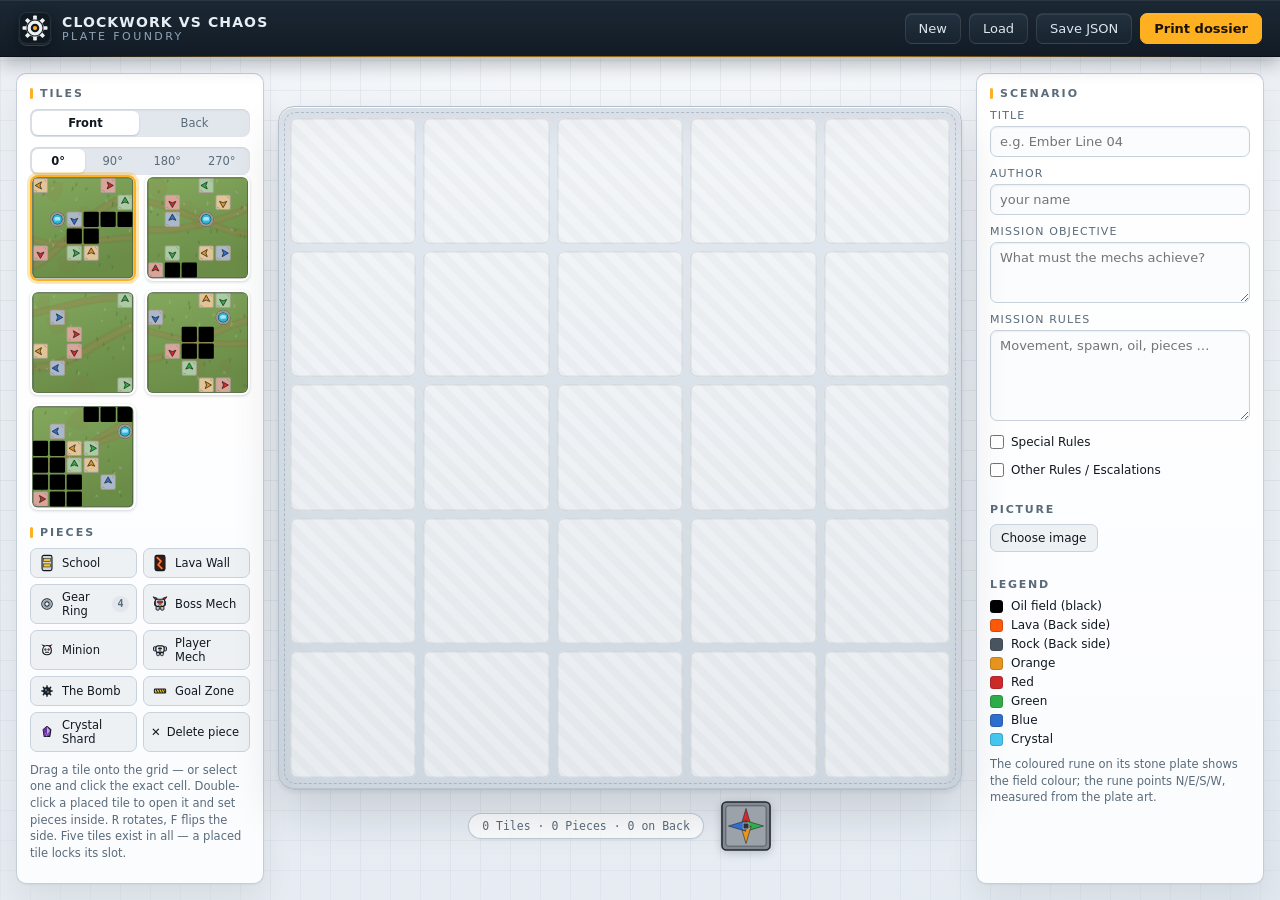
==== index.html @ 6e3d8fa4 "Draw rune plates, a stone well and a ground with direction Everything on a plate is now drawn art ra" ====
<!doctype html>
<html lang="en">
<head>
<meta charset="utf-8">
<meta name="viewport" content="width=device-width, initial-scale=1">
<title>Clockwork vs Chaos — Plate Foundry</title>
<meta name="description" content="Scenario editor for double-sided oil-line plates on a 6×6 grid.">
<link rel="icon" href="assets/logo.svg" type="image/svg+xml">
<link rel="stylesheet" href="assets/styles.css">
</head>
<body>

<header class="topbar">
  <a class="brand" href="./">
    <img src="assets/logo.svg" alt="" width="34" height="34">
    <span>
      <strong>Clockwork vs Chaos</strong>
      <em>Plate Foundry</em>
    </span>
  </a>

  <div class="topbar-actions">
    <button id="btn-new" class="btn" type="button">New</button>
    <button id="btn-load" class="btn" type="button">Load</button>
    <button id="btn-save" class="btn" type="button">Save JSON</button>
    <button id="btn-print" class="btn btn-primary" type="button">Print dossier</button>
    <input id="file-input" type="file" accept="application/json,.json" hidden>
  </div>
</header>

<main class="workspace">

  <aside class="panel palette">
    <h2>Tiles</h2>

    <div class="seg" id="face-toggle">
      <button type="button" data-face="front" class="is-active">Front</button>
      <button type="button" data-face="back">Back</button>
    </div>

    <div class="seg" id="rot-toggle">
      <button type="button" data-rot="0" class="is-active">0°</button>
      <button type="button" data-rot="1">90°</button>
      <button type="button" data-rot="2">180°</button>
      <button type="button" data-rot="3">270°</button>
    </div>

    <div class="tile-grid" id="palette-tiles"></div>

    <h2 style="margin-top:16px">Pieces</h2>
    <div class="piece-grid" id="palette-pieces"></div>

    <p class="hint">
      Drag a tile onto the grid — or select one and click the exact cell.
      Double-click a placed tile to open it and set pieces inside.
      <kbd>R</kbd> rotates, <kbd>F</kbd> flips the side. Five tiles exist in
      all — a placed tile locks its slot.
    </p>
  </aside>

  <section class="board-wrap">
    <div class="board" id="board"></div>
    <div class="board-foot">
      <p class="board-hint" id="board-hint"></p>
      <button class="compass" id="compass" type="button"></button>
    </div>
  </section>

  <aside class="panel side">
    <h2>Scenario</h2>

    <label>Title
      <input id="f-title" type="text" maxlength="80" placeholder="e.g. Ember Line 04">
    </label>
    <label>Author
      <input id="f-author" type="text" maxlength="80" placeholder="your name">
    </label>
    <label>Mission Objective
      <textarea id="f-objective" rows="3" placeholder="What must the mechs achieve?"></textarea>
    </label>
    <label>Mission Rules
      <textarea id="f-rules" rows="5" placeholder="Movement, spawn, oil, pieces …"></textarea>
    </label>

    <label class="check">
      <input id="f-special-on" type="checkbox"> Special Rules
    </label>
    <div class="sub" id="special-box" hidden>
      <textarea id="f-special" rows="4" placeholder="Special rules …"></textarea>
      <div class="chips" id="special-topics"></div>
    </div>

    <label class="check">
      <input id="f-other-on" type="checkbox"> Other Rules / Escalations
    </label>
    <div class="sub" id="other-box" hidden>
      <textarea id="f-other" rows="4" placeholder="Other rules …"></textarea>
    </div>

    <h3>Picture</h3>
    <div class="picture">
      <input id="f-image" type="file" accept="image/*" hidden>
      <button id="btn-image" class="btn-inline" type="button">Choose image</button>
      <button id="btn-image-clear" class="btn-inline" type="button" hidden>Remove</button>
      <img id="image-preview" alt="" hidden>
    </div>

    <div class="legend">
      <h3>Legend</h3>
      <ul>
        <li><span class="sw sw-oil"></span>Oil field (black)</li>
        <li><span class="sw sw-lava"></span>Lava (Back side)</li>
        <li><span class="sw sw-rock"></span>Rock (Back side)</li>
        <li><span class="sw sw-ochre"></span>Orange</li>
        <li><span class="sw sw-red"></span>Red</li>
        <li><span class="sw sw-green"></span>Green</li>
        <li><span class="sw sw-blue"></span>Blue</li>
        <li><span class="sw sw-crystal"></span>Crystal</li>
      </ul>
      <p class="hint">The coloured rune on its stone plate shows the field
      colour; the rune points N/E/S/W, measured from the plate art.</p>
    </div>
  </aside>

</main>

<div class="toast" id="toast"></div>

<div class="zoom" id="zoom" hidden>
  <div class="zoom-scrim" data-zoom-close="1"></div>

  <div class="zoom-card" role="dialog" aria-modal="true" aria-labelledby="zoom-title">
    <div class="zoom-head">
      <h2 id="zoom-title">Tile</h2>
      <div class="zoom-actions">
        <button type="button" class="btn" data-zoom-act="rot" title="Rotate 90°">⟳ Rotate</button>
        <button type="button" class="btn" data-zoom-act="flip" title="Flip side">⇅ Flip</button>
        <button type="button" class="btn btn-primary" data-zoom-close="1">Done</button>
      </div>
    </div>

    <div class="zoom-body">
      <div class="zoom-stage">
        <div class="zoom-plate" id="zoom-plate"></div>
        <p class="zoom-status" id="zoom-status"></p>
      </div>

      <aside class="zoom-side">
        <h3>Pieces</h3>
        <div class="piece-grid" id="zoom-pieces"></div>
        <p class="hint">
          <strong>Move</strong> drags a placed piece. Pick a piece to stamp it
          — it stays under the cursor so one gesture places and slides it. Once
          its last copy is placed the tool returns to <strong>Move</strong>.
          <strong>Remove</strong> deletes the piece on top. <kbd>Esc</kbd>
          closes.
        </p>
      </aside>
    </div>
  </div>
</div>

<script src="js/tiles.js"></script>
<script src="js/render.js"></script>
<script src="js/app.js"></script>
</body>
</html>
---- assets/styles.css ----
/* Slickworks — Plate Foundry. Original visual language: technical drawing. */

:root {
  --paper: #eef1f4;
  --paper-2: #e2e7ed;
  --card: #ffffff;
  --ink: #101820;
  --ink-soft: #5a6b7a;
  --line: #c8d2dc;
  --chrome: #16202b;
  --chrome-2: #1d2a37;
  --chrome-line: #2b3a47;
  --amber: #ffb020;
  --ochre: #e8961e;
  --red: #cf2b2b;
  --green: #2fae4a;
  --blue: #2f6fd0;
  --crystal: #46c8f0;
  --lava: #ff5a0a;
  --rock: #4b5560;
  --oil: #000000;

  --radius: 10px;
  --shadow: 0 1px 2px rgba(16, 24, 32, .14), 0 10px 26px rgba(16, 24, 32, .08);
  --mono: ui-monospace, "SF Mono", "Cascadia Code", Menlo, Consolas, monospace;
  --sans: system-ui, -apple-system, "Segoe UI", Roboto, "Helvetica Neue", Arial, sans-serif;
}

* { box-sizing: border-box; }

[hidden] { display: none !important; }

html, body { height: 100%; }

body {
  margin: 0;
  display: grid;
  grid-template-rows: auto minmax(0, 1fr);
  overflow: hidden;
  font-family: var(--sans);
  color: var(--ink);
  background:
    radial-gradient(1100px 680px at 50% -8%, #f9fbfd 0%, rgba(249, 251, 253, 0) 62%),
    radial-gradient(900px 620px at 108% 108%, #dfe7ef 0%, rgba(223, 231, 239, 0) 58%),
    linear-gradient(180deg, #eef2f7 0%, #e6ecf2 100%);
  -webkit-font-smoothing: antialiased;
}

/* Drafting-table grid behind everything. */
body::before {
  content: "";
  position: fixed;
  inset: 0;
  z-index: 0;
  pointer-events: none;
  background-image:
    linear-gradient(rgba(24, 42, 60, .055) 1px, transparent 1px),
    linear-gradient(90deg, rgba(24, 42, 60, .055) 1px, transparent 1px);
  background-size: 30px 30px;
  -webkit-mask-image: radial-gradient(125% 95% at 50% 42%, #000 35%, transparent 100%);
  mask-image: radial-gradient(125% 95% at 50% 42%, #000 35%, transparent 100%);
}

/* ------------------------------------------------------------- top bar -- */

.topbar {
  position: relative;
  z-index: 2;
  display: flex;
  align-items: center;
  justify-content: space-between;
  gap: 16px;
  padding: 11px 18px;
  background: linear-gradient(180deg, #1b2834 0%, #121b25 100%);
  color: #e7eef5;
  border-bottom: 1px solid #0b1116;
  box-shadow:
    inset 0 1px 0 rgba(255, 255, 255, .07),
    0 6px 20px rgba(10, 16, 23, .30);
}

.topbar::after {
  content: "";
  position: absolute;
  left: 0;
  right: 0;
  bottom: -2px;
  height: 2px;
  background: linear-gradient(90deg, transparent 4%, rgba(255, 176, 32, .55) 30%, rgba(255, 176, 32, .55) 70%, transparent 96%);
}

.brand {
  display: flex;
  align-items: center;
  gap: 10px;
  text-decoration: none;
  color: inherit;
}

.brand img {
  display: block;
  border-radius: 9px;
  box-shadow: 0 1px 0 rgba(255, 255, 255, .18), 0 4px 12px rgba(0, 0, 0, .35);
}

.brand strong {
  display: block;
  font-size: 14px;
  letter-spacing: .08em;
  text-transform: uppercase;
}

.brand em {
  display: block;
  font-style: normal;
  font-size: 11px;
  letter-spacing: .22em;
  text-transform: uppercase;
  color: #8fa4b8;
}

.topbar-actions { display: flex; flex-wrap: wrap; gap: 8px; }

.btn {
  padding: 7px 13px;
  border-radius: 7px;
  border: 1px solid rgba(255, 255, 255, .10);
  background: linear-gradient(180deg, #22303e 0%, #18242f 100%);
  color: #dbe6f0;
  font: inherit;
  font-size: 13px;
  cursor: pointer;
  box-shadow: inset 0 1px 0 rgba(255, 255, 255, .07);
  transition: background .12s ease, border-color .12s ease, transform .06s ease;
}

.btn:hover { background: linear-gradient(180deg, #2a3b4c 0%, #223140 100%); border-color: #3b5270; }
.btn:active { transform: translateY(1px); }

.btn-primary {
  background: var(--amber);
  border-color: var(--amber);
  color: #1a1206;
  font-weight: 600;
}

.btn-primary:hover { background: #ffc24d; border-color: #ffc24d; }

/* ------------------------------------------------------------ workspace -- */

.workspace {
  position: relative;
  z-index: 1;
  display: grid;
  grid-template-columns: 248px minmax(0, 1fr) 288px;
  gap: 14px;
  padding: 16px;
  min-height: 0;
}

.panel {
  background: linear-gradient(180deg, #ffffff 0%, #fbfcfe 100%);
  border: 1px solid rgba(186, 198, 210, .85);
  border-radius: var(--radius);
  box-shadow:
    inset 0 1px 0 rgba(255, 255, 255, .9),
    0 1px 2px rgba(16, 24, 32, .05),
    0 16px 34px rgba(16, 24, 32, .07);
  padding: 13px;
  overflow: auto;
  min-height: 0;
}

.panel h2 {
  display: flex;
  align-items: center;
  gap: 7px;
  margin: 0 0 9px;
  font-size: 11px;
  letter-spacing: .18em;
  text-transform: uppercase;
  color: var(--ink-soft);
}

.panel h2::before {
  content: "";
  width: 3px;
  height: 11px;
  border-radius: 2px;
  background: var(--amber);
}

.panel h2 + .seg { margin-bottom: 10px; }

.panel h3 {
  display: flex;
  align-items: center;
  gap: 7px;
  margin: 16px 0 8px;
  padding-top: 10px;
  border-top: 1px solid var(--line-soft);
  font-size: 11px;
  letter-spacing: .16em;
  text-transform: uppercase;
  color: var(--ink-soft);
}

/* segmented controls */

.seg {
  display: flex;
  gap: 2px;
  padding: 2px;
  background: var(--paper-2);
  border-radius: 8px;
  box-shadow: inset 0 1px 2px rgba(16, 24, 32, .10);
}

.seg button {
  flex: 1;
  padding: 5px 4px;
  border: 0;
  border-radius: 6px;
  background: transparent;
  color: var(--ink-soft);
  font: inherit;
  font-size: 11.5px;
  cursor: pointer;
}

.seg button.is-active {
  background: var(--card);
  color: var(--ink);
  font-weight: 600;
  box-shadow: 0 1px 2px rgba(16, 24, 32, .16);
}

/* ------------------------------------------------------------- palette -- */

.tile-grid {
  display: grid;
  grid-template-columns: repeat(2, 1fr);
  gap: 9px;
}

.tile-btn {
  position: relative;
  padding: 0;
  aspect-ratio: 1;
  border: 2px solid transparent;
  border-radius: 8px;
  background: var(--card);
  cursor: pointer;
  overflow: hidden;
  box-shadow: 0 1px 3px rgba(16, 24, 32, .18);
  transition: border-color .12s ease, transform .12s ease;
}

.tile-btn svg { display: block; width: 100%; height: 100%; }

.tile-btn:hover { transform: translateY(-1px); border-color: var(--line); }

.tile-btn.is-active {
  border-color: var(--amber);
  box-shadow: 0 0 0 3px rgba(255, 176, 32, .32);
}

.tile-btn.is-used {
  border-color: transparent;
  cursor: not-allowed;
  box-shadow: none;
  transform: none;
}

.tile-btn.is-used svg { opacity: .28; }

.tile-btn.is-used::after {
  content: "✓";
  position: absolute;
  top: 4px;
  right: 4px;
  width: 19px;
  height: 19px;
  display: grid;
  place-items: center;
  border-radius: 50%;
  background: #1d7a3a;
  color: #ffffff;
  font-size: 12px;
  line-height: 1;
  box-shadow: 0 1px 3px rgba(0, 0, 0, .35);
}

.piece-grid {
  display: grid;
  grid-template-columns: repeat(2, 1fr);
  gap: 6px;
}

.piece-btn {
  display: flex;
  align-items: center;
  gap: 6px;
  padding: 5px 7px;
  border: 1px solid var(--line);
  border-radius: 7px;
  background: var(--paper);
  font: inherit;
  font-size: 11.5px;
  color: var(--ink);
  cursor: grab;
  text-align: left;
}

.piece-btn svg { width: 18px; height: 18px; flex: none; }

.piece-btn.is-active {
  border-color: var(--amber);
  box-shadow: 0 0 0 2px rgba(255, 176, 32, .32);
}

.piece-btn.is-used {
  cursor: not-allowed;
  color: var(--ink-soft);
  background: var(--paper-2);
  border-style: dashed;
}

.piece-btn.is-used svg { opacity: .4; }

.piece-btn.is-used::after {
  content: "✓";
  margin-left: auto;
  color: #1d7a3a;
  font-weight: 700;
}

.piece-count {
  margin-left: auto;
  min-width: 17px;
  padding: 0 4px;
  border-radius: 999px;
  background: var(--paper-2);
  color: var(--ink-soft);
  font: 600 10px/16px var(--mono);
  text-align: center;
}

.hint {
  margin: 10px 0 0;
  font-size: 11.5px;
  line-height: 1.45;
  color: var(--ink-soft);
}

/* --------------------------------------------------------------- board -- */

.board-wrap {
  display: flex;
  flex-direction: column;
  align-items: center;
  justify-content: center;
  gap: 10px;
  min-height: 0;
  min-width: 0;
}

.board {
  position: relative;
  display: grid;
  grid-template-columns: repeat(5, 1fr);
  grid-template-rows: repeat(5, 1fr);
  gap: 7px;
  width: min(100%, calc(100vh - 190px));
  aspect-ratio: 1;
  padding: 11px;
  border-radius: 16px;
  background: linear-gradient(180deg, #e4eaf1 0%, #d6dee6 60%, #ced7e0 100%);
  border: 1px solid #b2bfcc;
  box-shadow:
    inset 0 1px 0 rgba(255, 255, 255, .85),
    inset 0 -1px 0 rgba(120, 138, 156, .22),
    inset 0 20px 38px rgba(16, 24, 32, .06),
    0 2px 4px rgba(16, 24, 32, .07),
    0 22px 48px rgba(16, 24, 32, .14);
}

/* Registration frame of the drafting plate. */
.board::after {
  content: "";
  position: absolute;
  inset: 5px;
  border-radius: 12px;
  border: 1px dashed rgba(112, 133, 155, .40);
  pointer-events: none;
}

.cell {
  position: relative;
  border-radius: 7px;
  background: #ffffff;
  box-shadow: 0 1px 2px rgba(16, 24, 32, .14), 0 0 0 1px rgba(16, 24, 32, .055);
  overflow: hidden;
  cursor: pointer;
}

.cell svg { display: block; width: 100%; height: 100%; }

.cell.is-empty {
  background:
    repeating-linear-gradient(45deg, rgba(16, 24, 32, .025) 0 8px, rgba(16, 24, 32, 0) 8px 16px),
    rgba(255, 255, 255, .55);
  box-shadow: inset 0 0 0 1.5px rgba(16, 24, 32, .085);
}

.cell.is-empty::after {
  content: "+";
  position: absolute;
  inset: 0;
  display: grid;
  place-items: center;
  font-size: 18px;
  color: rgba(16, 24, 32, .22);
  opacity: 0;
  transition: opacity .12s ease;
}

.cell.is-empty:hover::after { opacity: 1; }

.cell:hover {
  box-shadow:
    0 5px 14px rgba(16, 24, 32, .16),
    0 0 0 2px rgba(255, 176, 32, .62);
}

.ctrls {
  position: absolute;
  top: 3px;
  right: 3px;
  display: none;
  gap: 2px;
}

.cell:hover .ctrls { display: flex; }

.ctrls button {
  width: 20px;
  height: 20px;
  display: grid;
  place-items: center;
  padding: 0;
  border: 0;
  border-radius: 4px;
  background: rgba(16, 24, 32, .82);
  color: #eef1f4;
  font-size: 11px;
  line-height: 1;
  cursor: pointer;
}

.ctrls button:hover { background: var(--ink); }

.ctrls button[data-act="del"]:hover { background: var(--ember); }

.board-hint {
  margin: 0;
  padding: 5px 13px;
  border: 1px solid rgba(186, 198, 210, .9);
  border-radius: 999px;
  background: rgba(255, 255, 255, .78);
  box-shadow: 0 1px 2px rgba(16, 24, 32, .06);
  font-family: var(--mono);
  font-size: 11.5px;
  color: var(--ink-soft);
}

.board-foot {
  display: flex;
  align-items: center;
  gap: 16px;
}

.compass {
  width: 52px;
  height: 52px;
  flex: none;
  padding: 0;
  border: 0;
  border-radius: 9px;
  background: none;
  cursor: pointer;
  filter: drop-shadow(0 2px 5px rgba(16, 24, 32, .22));
}

.compass svg { display: block; width: 100%; height: 100%; }

.compass:hover {
  box-shadow: 0 0 0 3px rgba(255, 176, 32, .35);
}

.cell[draggable="true"] { cursor: grab; }
.cell[draggable="true"]:active { cursor: grabbing; }

.cell.is-drop {
  box-shadow: 0 0 0 3px var(--amber);
}

.ghost {
  position: absolute;
  z-index: 6;
  pointer-events: none;
  border: 2px dashed var(--amber);
  border-radius: 5px;
  background: rgba(255, 176, 32, .22);
}

.ghost.is-tile {
  border: 3px solid var(--amber);
  background: rgba(255, 176, 32, .10);
}

.ghost[hidden] {
  display: none;
}

/* ----------------------------------------------------------- inspector -- */

.side label {
  display: block;
  margin-bottom: 10px;
  font-size: 11px;
  letter-spacing: .1em;
  text-transform: uppercase;
  color: var(--ink-soft);
}

.side input,
.side textarea {
  display: block;
  width: 100%;
  margin-top: 4px;
  padding: 7px 9px;
  border: 1px solid var(--line);
  border-radius: 7px;
  background: #fbfcfe;
  box-shadow: inset 0 1px 2px rgba(16, 24, 32, .06);
  font-family: var(--sans);
  font-size: 13px;
  letter-spacing: normal;
  text-transform: none;
  color: var(--ink);
  resize: vertical;
  transition: border-color .12s ease, box-shadow .12s ease, background .12s ease;
}

.side input:focus,
.side textarea:focus {
  outline: none;
  background: #ffffff;
  border-color: var(--amber);
  box-shadow: 0 0 0 3px rgba(255, 176, 32, .25);
}

.side label.check {
  display: flex;
  align-items: center;
  gap: 7px;
  margin: 14px 0 6px;
  font-size: 12px;
  letter-spacing: 0;
  text-transform: none;
  color: var(--ink);
  cursor: pointer;
}

.side label.check input {
  width: 14px;
  height: 14px;
  margin: 0;
  accent-color: var(--amber);
}

.sub { margin-bottom: 8px; }

.chips {
  display: flex;
  flex-wrap: wrap;
  gap: 5px;
  margin-top: 6px;
}

.chip {
  padding: 4px 9px;
  border: 1px solid var(--line);
  border-radius: 999px;
  background: var(--paper);
  font: inherit;
  font-size: 10.5px;
  color: var(--ink-soft);
  cursor: pointer;
}

.chip.is-on {
  background: var(--amber);
  border-color: var(--amber);
  color: #23180a;
  font-weight: 600;
}

.picture {
  display: flex;
  flex-wrap: wrap;
  gap: 6px;
  align-items: center;
}

.btn-inline {
  padding: 6px 10px;
  border: 1px solid var(--line);
  border-radius: 7px;
  background: var(--paper);
  font: inherit;
  font-size: 12px;
  color: var(--ink);
  cursor: pointer;
}

.btn-inline:hover { border-color: var(--amber); }

.picture img {
  display: block;
  width: 100%;
  margin-top: 6px;
  border-radius: 7px;
  border: 1px solid var(--line);
}

.legend ul {
  margin: 0;
  padding: 0;
  list-style: none;
  display: grid;
  gap: 5px;
  font-size: 12px;
  color: var(--ink);
}

.legend li { display: flex; align-items: center; gap: 8px; }

.sw {
  width: 13px;
  height: 13px;
  border-radius: 3.5px;
  flex: none;
  box-shadow: inset 0 0 0 1px rgba(16, 24, 32, .18);
}

.sw-oil { background: var(--oil); }
.sw-lava { background: var(--lava); }
.sw-rock { background: var(--rock); }
.sw-ochre { background: var(--ochre); }
.sw-red { background: var(--red); }
.sw-green { background: var(--green); }
.sw-blue { background: var(--blue); }
.sw-crystal { background: var(--crystal); }

/* ------------------------------------------------------------ tile zoom -- */

.zoom {
  position: fixed;
  inset: 0;
  z-index: 40;
  display: grid;
  place-items: center;
  padding: 18px;
}

.zoom-scrim {
  position: absolute;
  inset: 0;
  background: rgba(10, 16, 23, .55);
  -webkit-backdrop-filter: blur(3px) saturate(.85);
  backdrop-filter: blur(3px) saturate(.85);
}

.zoom-card {
  position: relative;
  display: flex;
  flex-direction: column;
  width: min(940px, 100%);
  max-height: min(720px, 100%);
  background: linear-gradient(180deg, #ffffff 0%, #fbfcfe 100%);
  border: 1px solid rgba(160, 175, 190, .8);
  border-radius: 14px;
  box-shadow:
    inset 0 1px 0 #ffffff,
    0 30px 80px rgba(6, 11, 17, .50);
  overflow: hidden;
  animation: zoom-in .15s ease-out both;
}

@keyframes zoom-in {
  from { opacity: 0; transform: scale(.94); }
  to   { opacity: 1; transform: scale(1); }
}

.zoom-head {
  display: flex;
  align-items: center;
  justify-content: space-between;
  gap: 12px;
  padding: 11px 14px;
  border-bottom: 1px solid var(--line);
  background: linear-gradient(180deg, #eef2f6 0%, #e5eaef 100%);
}

.zoom-head h2 {
  margin: 0;
  font: 600 13px/1.3 var(--mono);
  letter-spacing: .06em;
  text-transform: uppercase;
  color: var(--ink);
}

.zoom-actions { display: flex; gap: 7px; }

.zoom-actions .btn {
  background: #ffffff;
  border-color: var(--line);
  color: var(--ink);
  font-size: 12px;
  padding: 5px 11px;
  box-shadow: 0 1px 2px rgba(16, 24, 32, .08);
}

.zoom-actions .btn:hover { background: #f6f9fc; border-color: #a9b8c7; }

.zoom-actions .btn-primary {
  background: var(--amber);
  border-color: #e39a10;
  color: #1a1206;
  font-weight: 600;
}

.zoom-actions .btn-primary:hover { background: #ffc24d; border-color: #e39a10; }

.zoom-body {
  display: grid;
  grid-template-columns: minmax(0, 1fr) 226px;
  gap: 16px;
  padding: 14px;
  min-height: 0;
  overflow: auto;
}

.zoom-stage {
  display: grid;
  justify-items: center;
  align-content: start;
  gap: 8px;
  min-width: 0;
}

.zoom-plate {
  position: relative;
  width: min(100%, 560px, calc(100vh - 200px));
  aspect-ratio: 1;
  border-radius: 10px;
  overflow: hidden;
  touch-action: none;
  user-select: none;
  box-shadow: 0 2px 10px rgba(16, 24, 32, .18);
}

.zoom-layer svg { display: block; width: 100%; height: 100%; }

.zoom-grid {
  position: absolute;
  inset: 0;
  pointer-events: none;
  background-image:
    linear-gradient(to right, rgba(16, 24, 32, .18) 1px, transparent 1px),
    linear-gradient(to bottom, rgba(16, 24, 32, .18) 1px, transparent 1px);
  background-size: calc(100% / 6) calc(100% / 6);
}

.zoom-ghost {
  position: absolute;
  pointer-events: none;
  border: 2px dashed var(--amber);
  border-radius: 4px;
  background: rgba(255, 176, 32, .22);
}

.zoom-status {
  margin: 0;
  font: 11px/1.4 var(--mono);
  letter-spacing: .04em;
  text-transform: uppercase;
  color: var(--ink-soft);
}

.zoom-side {
  display: flex;
  flex-direction: column;
  gap: 9px;
  min-width: 0;
}

.zoom-side h3 {
  margin: 0;
  font-size: 11px;
  letter-spacing: .14em;
  text-transform: uppercase;
  color: var(--ink-soft);
}

.zoom-side .hint { margin: 4px 0 0; }

/* ---------------------------------------------------------------- misc -- */

.toast {
  position: fixed;
  left: 50%;
  bottom: 24px;
  transform: translateX(-50%) translateY(12px);
  padding: 9px 18px;
  border-radius: 10px;
  border: 1px solid rgba(255, 255, 255, .10);
  background: linear-gradient(180deg, #1b2836 0%, #111a24 100%);
  color: #eef1f4;
  font-size: 13px;
  box-shadow: 0 10px 30px rgba(8, 13, 19, .38);
  opacity: 0;
  pointer-events: none;
  transition: opacity .18s ease, transform .18s ease;
}

.toast.is-visible {
  opacity: 1;
  transform: translateX(-50%) translateY(0);
}

/* ------------------------------------------------------------- details -- */

:focus-visible {
  outline: 2px solid var(--amber);
  outline-offset: 2px;
}

::selection {
  background: rgba(255, 176, 32, .35);
}

.panel,
.zoom-body {
  scrollbar-width: thin;
  scrollbar-color: rgba(112, 130, 148, .5) transparent;
}

.panel::-webkit-scrollbar,
.zoom-body::-webkit-scrollbar {
  width: 10px;
  height: 10px;
}

.panel::-webkit-scrollbar-track,
.zoom-body::-webkit-scrollbar-track {
  background: transparent;
}

.panel::-webkit-scrollbar-thumb,
.zoom-body::-webkit-scrollbar-thumb {
  border: 3px solid transparent;
  border-radius: 999px;
  background: rgba(112, 130, 148, .45);
  background-clip: content-box;
}

.panel::-webkit-scrollbar-thumb:hover,
.zoom-body::-webkit-scrollbar-thumb:hover {
  background: rgba(88, 106, 124, .7);
  background-clip: content-box;
}

@media (max-width: 1080px) {
  body {
    display: block;
    overflow: auto;
  }

  /* Stack into one centred column instead of stretching every panel wide. */
  .workspace {
    display: flex;
    flex-direction: column;
    align-items: center;
    gap: 14px;
    padding: 12px;
  }

  .panel {
    width: 100%;
    max-width: 760px;
    max-height: none;
    overflow: visible;
  }

  .board-wrap {
    width: 100%;
    max-width: 760px;
  }

  .board {
    width: min(100%, 68vh);
  }

  .tile-grid { grid-template-columns: repeat(5, minmax(0, 1fr)); }
  .piece-grid { grid-template-columns: repeat(4, minmax(0, 1fr)); }
}

@media (max-width: 620px) {
  .tile-grid { grid-template-columns: repeat(3, minmax(0, 1fr)); }
  .piece-grid { grid-template-columns: repeat(2, minmax(0, 1fr)); }

  .zoom-body { grid-template-columns: minmax(0, 1fr); }
  .zoom-side .piece-grid { grid-template-columns: repeat(3, minmax(0, 1fr)); }
}
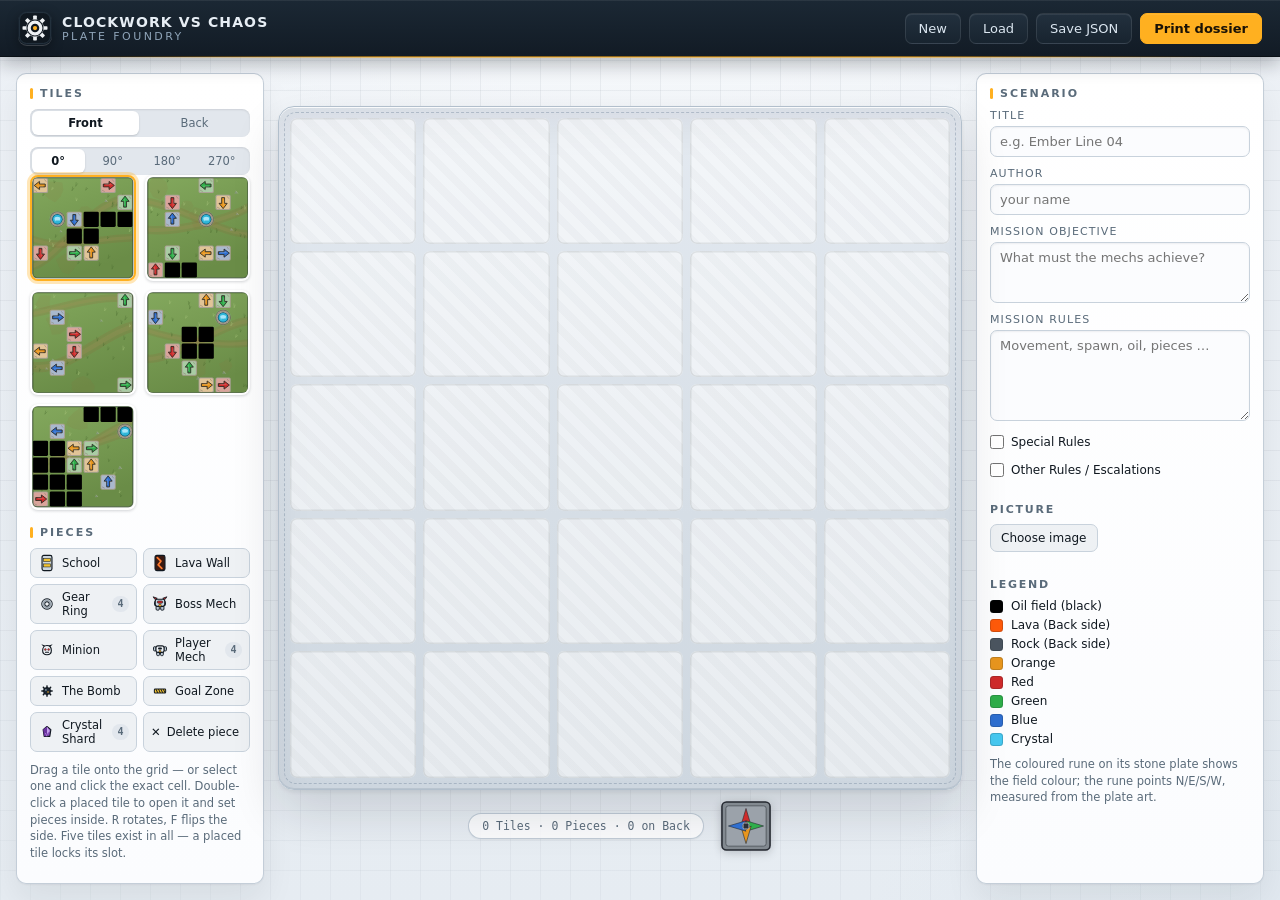
==== commit 1ae2d997: "Runes point unmistakably, and the zoom rotates pieces instead of the plate Rune fields - the rune is" ====
--- a/index.html
+++ b/index.html
@@ -133,8 +133,8 @@
     <div class="zoom-head">
       <h2 id="zoom-title">Tile</h2>
       <div class="zoom-actions">
-        <button type="button" class="btn" data-zoom-act="rot" title="Rotate 90°">⟳ Rotate</button>
-        <button type="button" class="btn" data-zoom-act="flip" title="Flip side">⇅ Flip</button>
+        <button type="button" class="btn" data-zoom-act="rot" title="Turn the selected piece a quarter turn">⟳ Rotate piece</button>
+        <button type="button" class="btn" data-zoom-act="flip" title="Turn the plate over">⇅ Flip tile</button>
         <button type="button" class="btn btn-primary" data-zoom-close="1">Done</button>
       </div>
     </div>
@@ -152,8 +152,9 @@
           <strong>Move</strong> drags a placed piece. Pick a piece to stamp it
           — it stays under the cursor so one gesture places and slides it. Once
           its last copy is placed the tool returns to <strong>Move</strong>.
-          <strong>Remove</strong> deletes the piece on top. <kbd>Esc</kbd>
-          closes.
+          Select a piece and press <strong>⟳ Rotate piece</strong> to turn it on
+          the spot. <strong>Remove</strong> deletes the piece on top.
+          <kbd>Esc</kbd> closes.
         </p>
       </aside>
     </div>
--- a/assets/styles.css
+++ b/assets/styles.css
@@ -792,6 +792,16 @@
   background: rgba(255, 176, 32, .22);
 }
 
+.zoom-sel {
+  position: absolute;
+  pointer-events: none;
+  border: 2px solid rgba(255, 255, 255, .9);
+  border-radius: 4px;
+  box-shadow:
+    0 0 0 1px rgba(16, 24, 32, .55),
+    inset 0 0 0 1px rgba(16, 24, 32, .35);
+}
+
 .zoom-status {
   margin: 0;
   font: 11px/1.4 var(--mono);
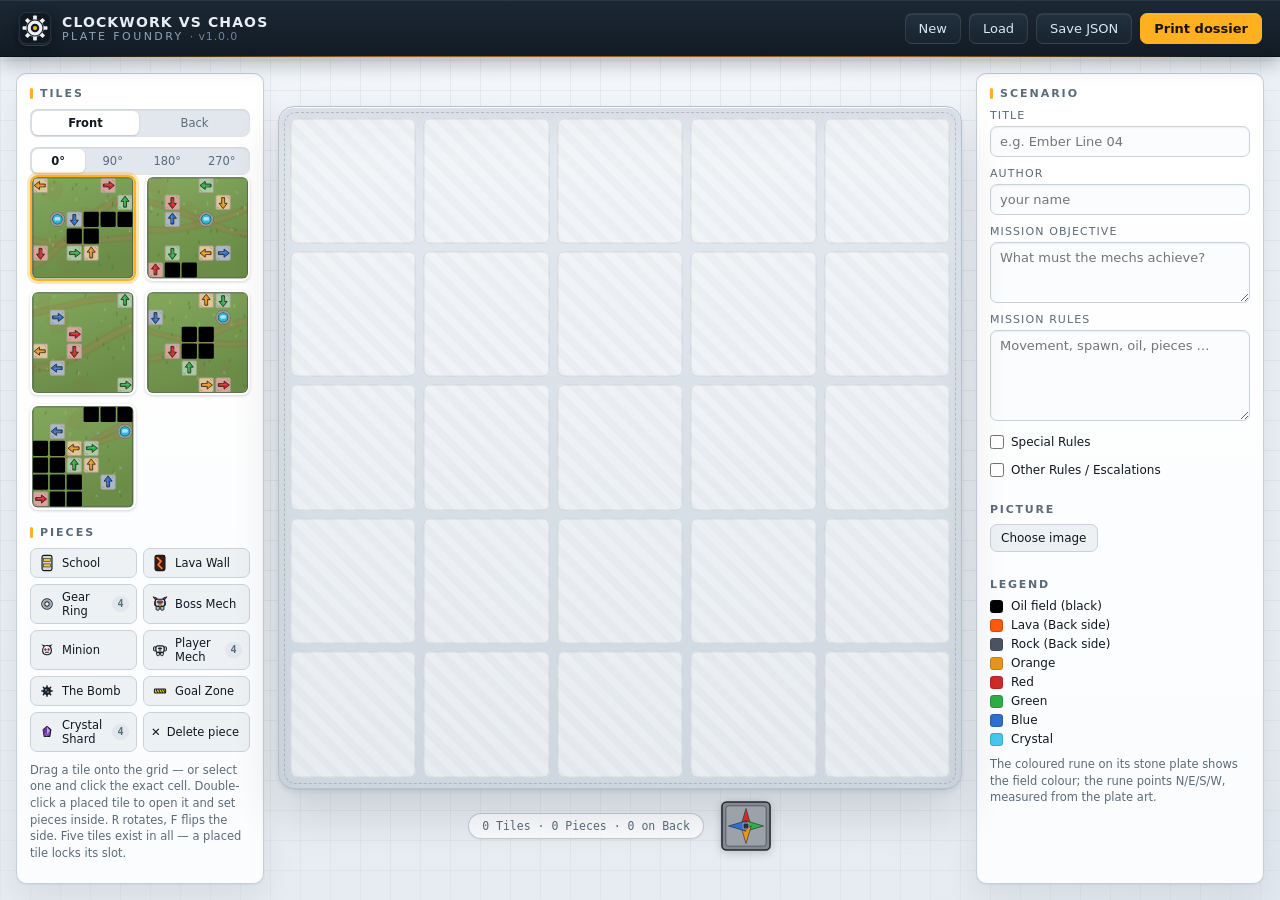
==== commit fa93358f: "Compass on the printed map, pieces per tile, and a version number Dossier - the map page now prints " ====
--- a/index.html
+++ b/index.html
@@ -15,7 +15,7 @@
     <img src="assets/logo.svg" alt="" width="34" height="34">
     <span>
       <strong>Clockwork vs Chaos</strong>
-      <em>Plate Foundry</em>
+      <em>Plate Foundry <b id="app-version" class="version"></b></em>
     </span>
   </a>
 
--- a/assets/styles.css
+++ b/assets/styles.css
@@ -119,6 +119,15 @@
   color: #8fa4b8;
 }
 
+.brand .version {
+  font-weight: 400;
+  color: #6f8498;
+  text-transform: none;
+  letter-spacing: .08em;
+}
+
+.brand .version::before { content: "· "; }
+
 .topbar-actions { display: flex; flex-wrap: wrap; gap: 8px; }
 
 .btn {
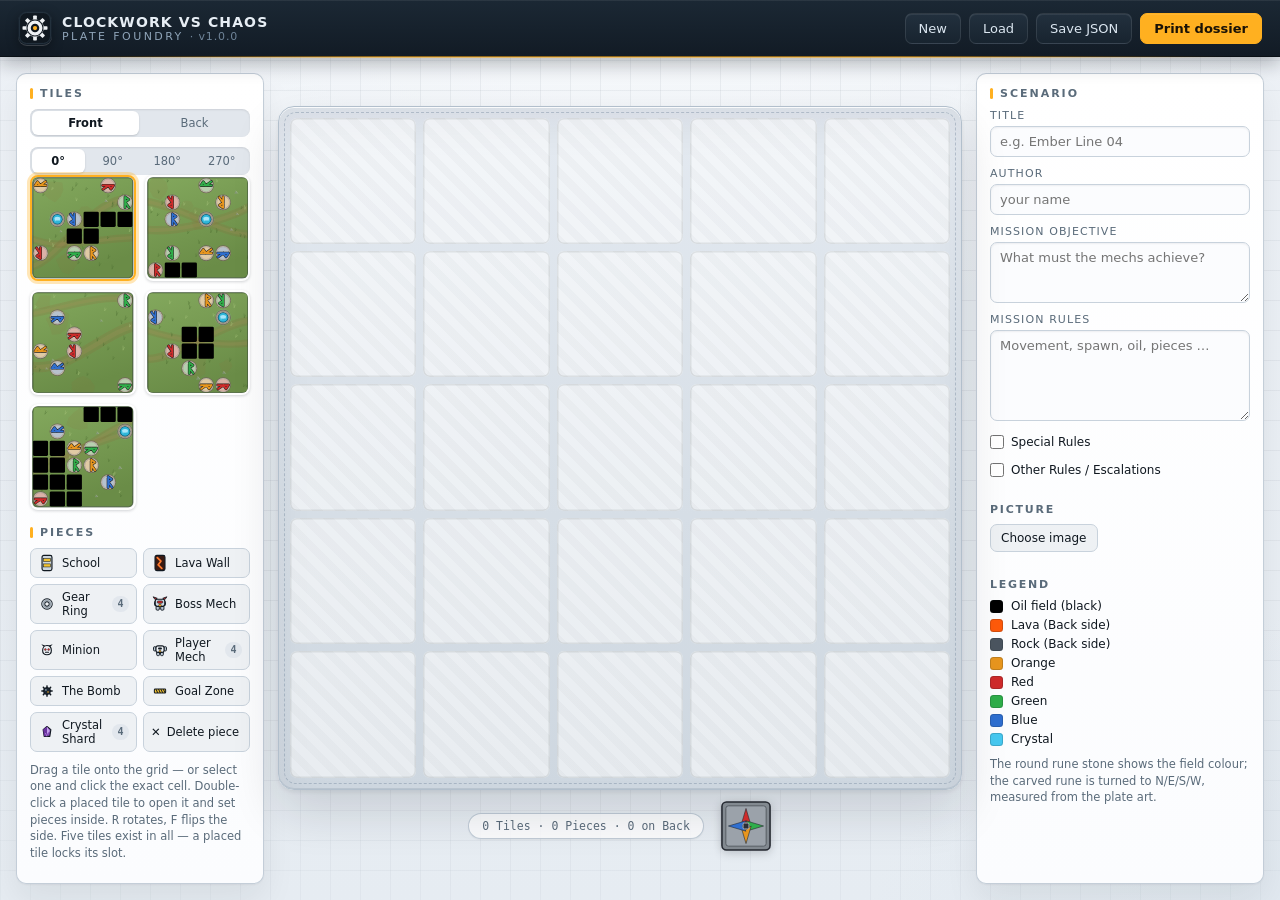
==== commit faf9fe34: "Round rune stones with a Nordic mark instead of arrows Arrows read as UI, not as carved runes. Every" ====
--- a/index.html
+++ b/index.html
@@ -117,8 +117,8 @@
         <li><span class="sw sw-blue"></span>Blue</li>
         <li><span class="sw sw-crystal"></span>Crystal</li>
       </ul>
-      <p class="hint">The coloured rune on its stone plate shows the field
-      colour; the rune points N/E/S/W, measured from the plate art.</p>
+      <p class="hint">The round rune stone shows the field colour; the carved
+      rune is turned to N/E/S/W, measured from the plate art.</p>
     </div>
   </aside>
 
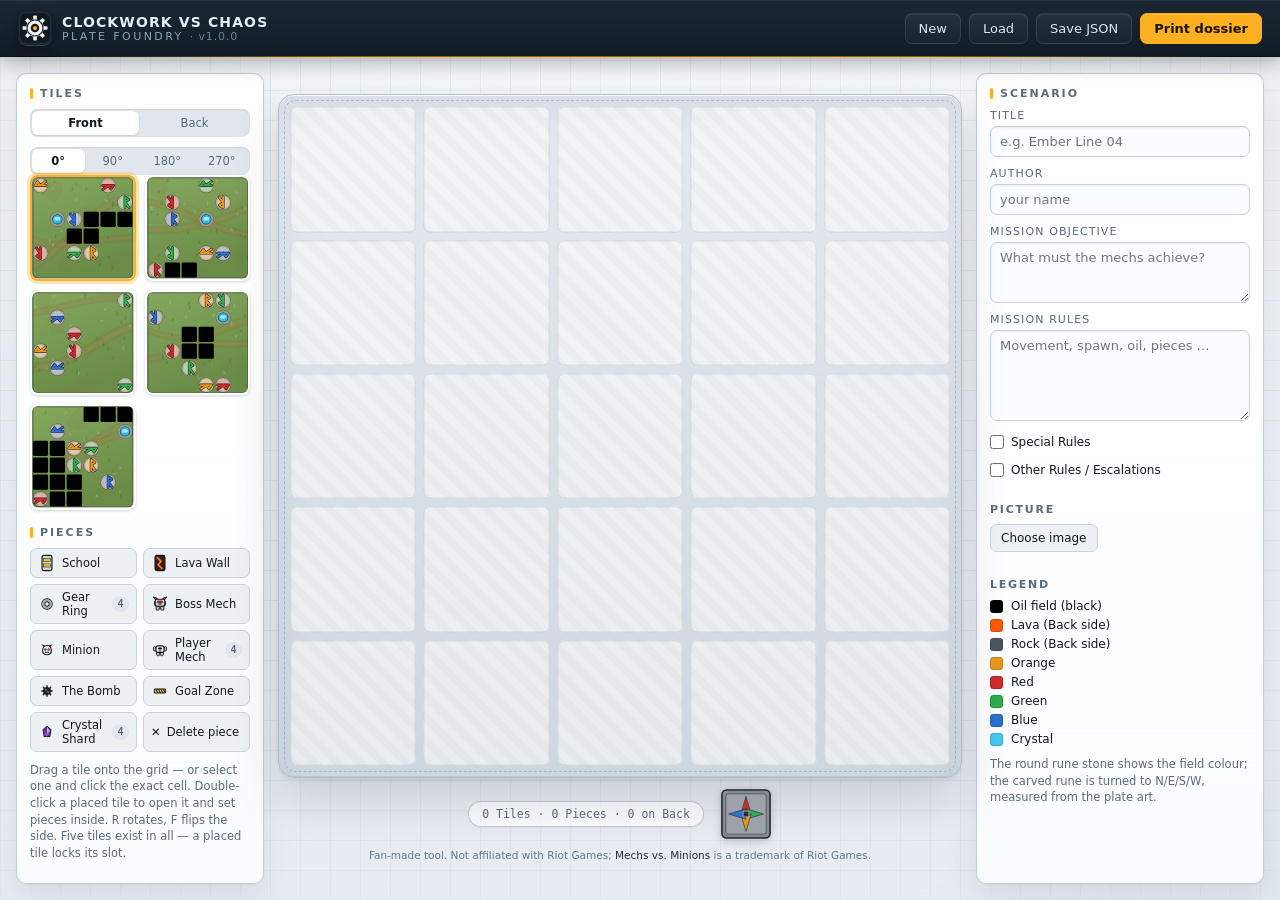
==== commit 9d2409a7: "Move the fan note under the board so it is always on screen Inside the scrolling tool panel it sat b" ====
--- a/index.html
+++ b/index.html
@@ -64,6 +64,11 @@
       <p class="board-hint" id="board-hint"></p>
       <button class="compass" id="compass" type="button"></button>
     </div>
+
+    <p class="fan-note">
+      Fan-made tool. Not affiliated with Riot Games; <em>Mechs vs. Minions</em>
+      is a trademark of Riot Games.
+    </p>
   </section>
 
   <aside class="panel side">
--- a/assets/styles.css
+++ b/assets/styles.css
@@ -362,6 +362,20 @@
   color: var(--ink-soft);
 }
 
+.fan-note {
+  margin: -2px 0 0;
+  font-size: 10.5px;
+  line-height: 1.4;
+  color: var(--ink-soft);
+  text-align: center;
+  opacity: .9;
+}
+
+.fan-note em {
+  font-style: normal;
+  color: var(--ink);
+}
+
 /* --------------------------------------------------------------- board -- */
 
 .board-wrap {
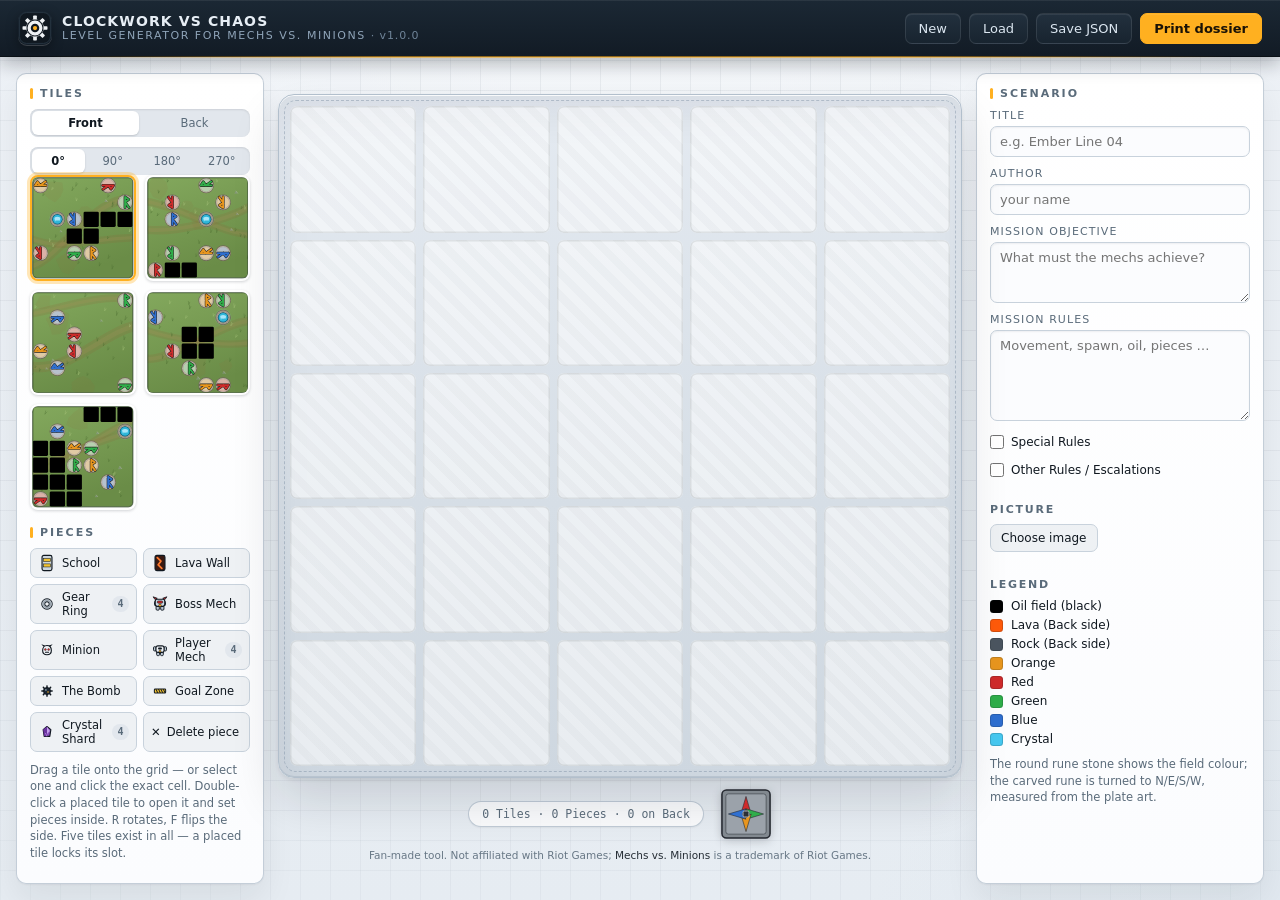
==== commit 36f20a66: "Call the product what it is: a level generator for Mechs vs. Minions" ====
--- a/index.html
+++ b/index.html
@@ -3,7 +3,7 @@
 <head>
 <meta charset="utf-8">
 <meta name="viewport" content="width=device-width, initial-scale=1">
-<title>Clockwork vs Chaos — Plate Foundry</title>
+<title>Clockwork vs Chaos — Level generator for Mechs vs. Minions</title>
 <meta name="description" content="Scenario editor for double-sided oil-line plates on a 6×6 grid.">
 <link rel="icon" href="assets/logo.svg" type="image/svg+xml">
 <link rel="stylesheet" href="assets/styles.css">
@@ -15,7 +15,7 @@
     <img src="assets/logo.svg" alt="" width="34" height="34">
     <span>
       <strong>Clockwork vs Chaos</strong>
-      <em>Plate Foundry <b id="app-version" class="version"></b></em>
+      <em>Level generator for Mechs vs. Minions <b id="app-version" class="version"></b></em>
     </span>
   </a>
 
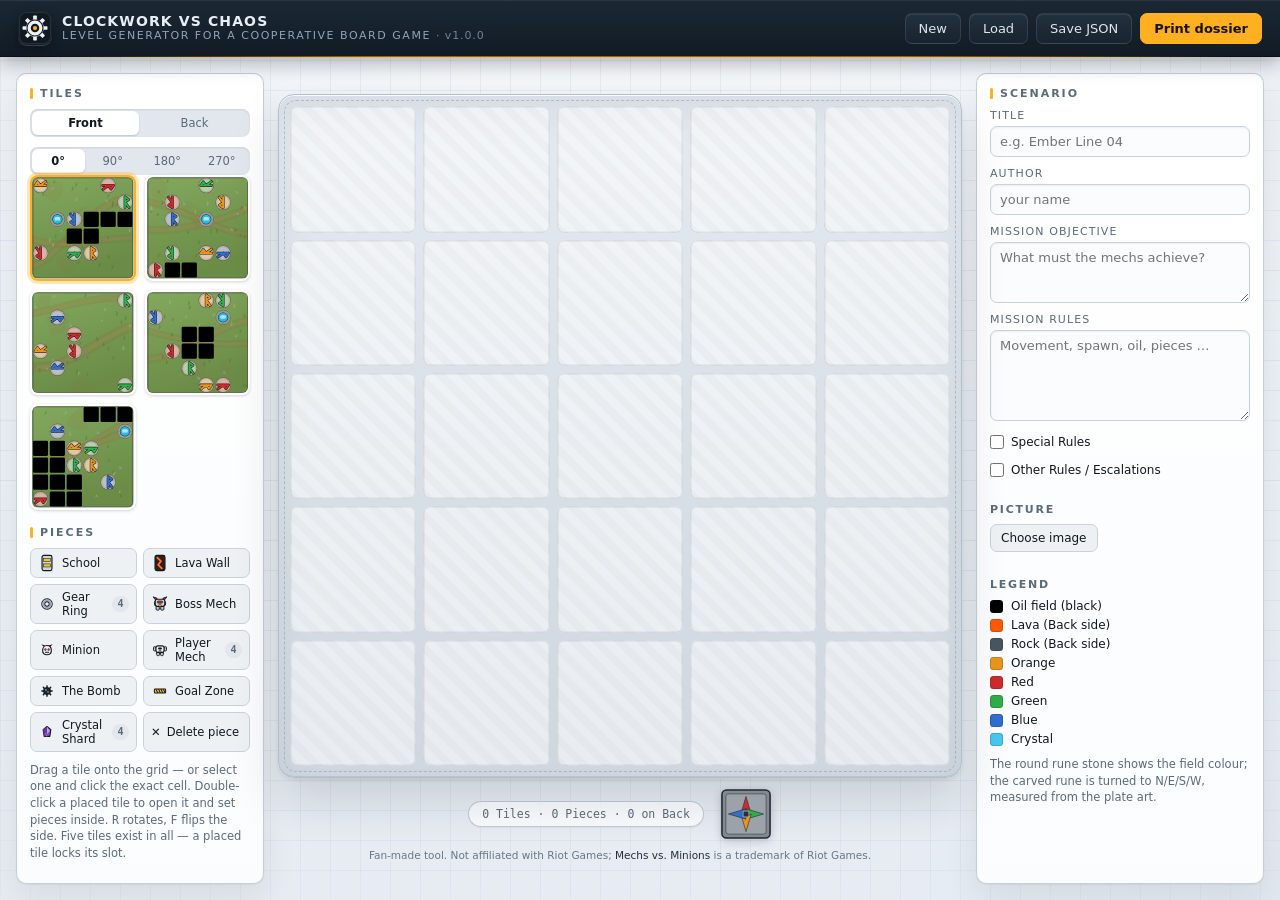
==== commit 9f491f41: "Keep Riot's trademark out of the product surface" ====
--- a/index.html
+++ b/index.html
@@ -3,7 +3,7 @@
 <head>
 <meta charset="utf-8">
 <meta name="viewport" content="width=device-width, initial-scale=1">
-<title>Clockwork vs Chaos — Level generator for Mechs vs. Minions</title>
+<title>Clockwork vs Chaos — Level generator for a cooperative board game</title>
 <meta name="description" content="Scenario editor for double-sided oil-line plates on a 6×6 grid.">
 <link rel="icon" href="assets/logo.svg" type="image/svg+xml">
 <link rel="stylesheet" href="assets/styles.css">
@@ -15,7 +15,7 @@
     <img src="assets/logo.svg" alt="" width="34" height="34">
     <span>
       <strong>Clockwork vs Chaos</strong>
-      <em>Level generator for Mechs vs. Minions <b id="app-version" class="version"></b></em>
+      <em>Level generator for a cooperative board game <b id="app-version" class="version"></b></em>
     </span>
   </a>
 
